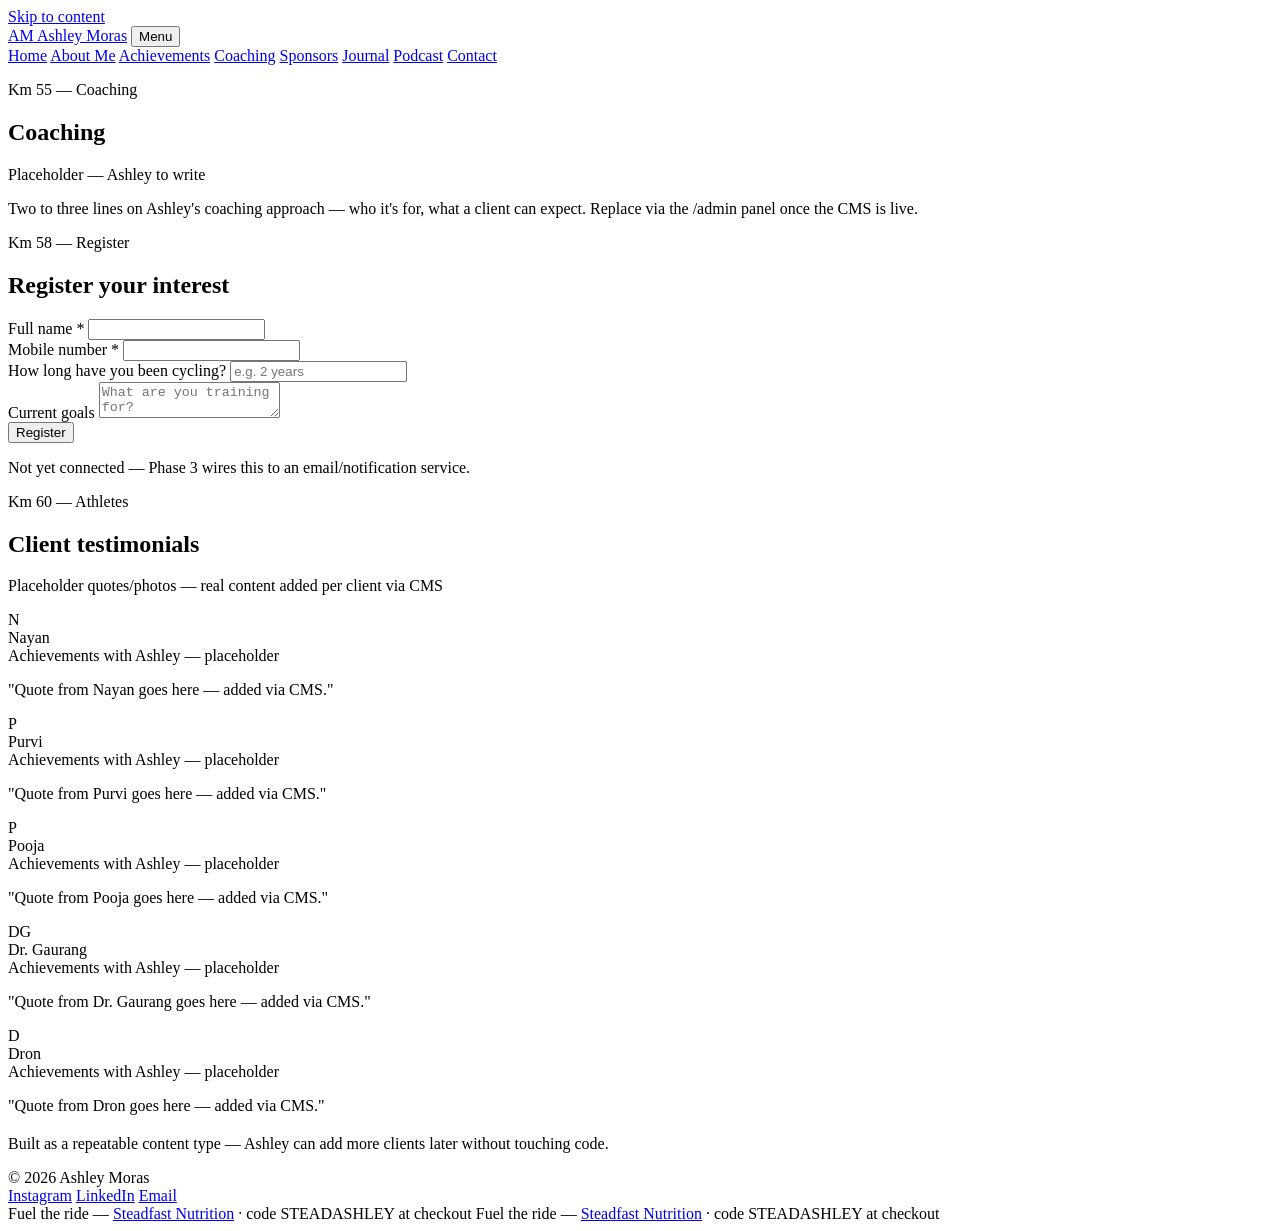
==== coaching.html @ d2ef3d65 "Add files via upload" ====
<!DOCTYPE html>
<html lang="en">
<head>
<meta charset="UTF-8">
<meta name="viewport" content="width=device-width, initial-scale=1.0">
<title>Coaching — Ashley Moras</title>
<link rel="preconnect" href="https://fonts.googleapis.com">
<link href="https://fonts.googleapis.com/css2?family=Oswald:wght@400;500;600;700&family=Inter:wght@400;500;600&family=IBM+Plex+Mono:wght@400;500;600&display=swap" rel="stylesheet">
<link rel="stylesheet" href="assets/styles.css">
</head>
<body>

<a class="skip-link" href="#main">Skip to content</a>

<header class="site-header-outer">
  <div class="wrap site-header">
    <a href="index.html" class="brand"><span class="bib">AM</span> Ashley Moras</a>
    <button class="nav-toggle" aria-expanded="false" aria-controls="main-nav">Menu</button>
    <nav class="main-nav" id="main-nav">
      <a href="index.html">Home</a>
      <a href="about.html">About Me</a>
      <a href="achievements.html">Achievements</a>
      <a href="coaching.html" class="active">Coaching</a>
      <a href="sponsors.html">Sponsors</a>
      <a href="journal.html">Journal</a>
      <a href="podcast.html">Podcast</a>
      <a href="contact.html">Contact</a>
    </nav>
  </div>
</header>

<main id="main">

  <section class="page-hero wrap">
    <p class="km">Km 55 — Coaching</p>
    <h1>Coaching</h1>
    <div class="placeholder">
      <span class="placeholder-tag">Placeholder — Ashley to write</span>
      <p class="lede">Two to three lines on Ashley's coaching approach — who it's for, what a client can expect. Replace via the <span class="mono">/admin</span> panel once the CMS is live.</p>
    </div>
  </section>

  <section class="section wrap">
    <div class="section-head">
      <div>
        <p class="km">Km 58 — Register</p>
        <h2>Register your interest</h2>
      </div>
    </div>

    <form class="stack" id="coaching-form">
      <div class="field">
        <label for="c-name">Full name <span class="req">*</span></label>
        <input type="text" id="c-name" name="name" required autocomplete="name">
      </div>
      <div class="field">
        <label for="c-mobile">Mobile number <span class="req">*</span></label>
        <input type="tel" id="c-mobile" name="mobile" required autocomplete="tel">
      </div>
      <div class="field">
        <label for="c-experience">How long have you been cycling?</label>
        <input type="text" id="c-experience" name="experience" placeholder="e.g. 2 years">
      </div>
      <div class="field">
        <label for="c-goals">Current goals</label>
        <textarea id="c-goals" name="goals" placeholder="What are you training for?"></textarea>
      </div>
      <div>
        <button type="submit" class="btn">Register</button>
      </div>
      <p class="form-note">Not yet connected — Phase 3 wires this to an email/notification service.</p>
    </form>
  </section>

  <section class="section wrap">
    <div class="section-head">
      <div>
        <p class="km">Km 60 — Athletes</p>
        <h2>Client testimonials</h2>
      </div>
    </div>

    <span class="placeholder-tag">Placeholder quotes/photos — real content added per client via CMS</span>

    <div class="grid grid-2" style="margin-top:16px;">
      <article class="testimonial">
        <div class="testimonial-head">
          <span class="avatar">N</span>
          <div>
            <div class="testimonial-name">Nayan</div>
            <div class="testimonial-with">Achievements with Ashley — placeholder</div>
          </div>
        </div>
        <p class="testimonial-quote">"Quote from Nayan goes here — added via CMS."</p>
      </article>

      <article class="testimonial">
        <div class="testimonial-head">
          <span class="avatar">P</span>
          <div>
            <div class="testimonial-name">Purvi</div>
            <div class="testimonial-with">Achievements with Ashley — placeholder</div>
          </div>
        </div>
        <p class="testimonial-quote">"Quote from Purvi goes here — added via CMS."</p>
      </article>

      <article class="testimonial">
        <div class="testimonial-head">
          <span class="avatar">P</span>
          <div>
            <div class="testimonial-name">Pooja</div>
            <div class="testimonial-with">Achievements with Ashley — placeholder</div>
          </div>
        </div>
        <p class="testimonial-quote">"Quote from Pooja goes here — added via CMS."</p>
      </article>

      <article class="testimonial">
        <div class="testimonial-head">
          <span class="avatar">DG</span>
          <div>
            <div class="testimonial-name">Dr. Gaurang</div>
            <div class="testimonial-with">Achievements with Ashley — placeholder</div>
          </div>
        </div>
        <p class="testimonial-quote">"Quote from Dr. Gaurang goes here — added via CMS."</p>
      </article>

      <article class="testimonial">
        <div class="testimonial-head">
          <span class="avatar">D</span>
          <div>
            <div class="testimonial-name">Dron</div>
            <div class="testimonial-with">Achievements with Ashley — placeholder</div>
          </div>
        </div>
        <p class="testimonial-quote">"Quote from Dron goes here — added via CMS."</p>
      </article>
    </div>

    <p class="form-note" style="margin-top:20px;">Built as a repeatable content type — Ashley can add more clients later without touching code.</p>
  </section>

</main>

<footer class="site-footer">
  <div class="wrap footer-main">
    <div class="footer-fine">© <span id="year"></span> Ashley Moras</div>
    <nav class="socials" aria-label="Social links">
      <a href="https://www.instagram.com/ashley_moras/" target="_blank" rel="noopener">Instagram</a>
      <a href="https://www.linkedin.com/in/ashley-moras" target="_blank" rel="noopener">LinkedIn</a>
      <a href="mailto:ashley.omoras@gmail.com">Email</a>
    </nav>
  </div>
  <div class="promo-banner">
    <div class="promo-track">
      <span>Fuel the ride — <a href="https://steadfastnutrition.in/" target="_blank" rel="noopener">Steadfast Nutrition</a> · code <span class="promo-code">STEADASHLEY</span> at checkout</span>
      <span>Fuel the ride — <a href="https://steadfastnutrition.in/" target="_blank" rel="noopener">Steadfast Nutrition</a> · code <span class="promo-code">STEADASHLEY</span> at checkout</span>
    </div>
  </div>
</footer>

<script src="assets/site.js"></script>
<script>document.getElementById('year').textContent = new Date().getFullYear();</script>
<script>
  document.getElementById('coaching-form').addEventListener('submit', function (e) {
    e.preventDefault();
    alert('This form is not connected yet. It will be wired up in Phase 3.');
  });
</script>
</body>
</html>
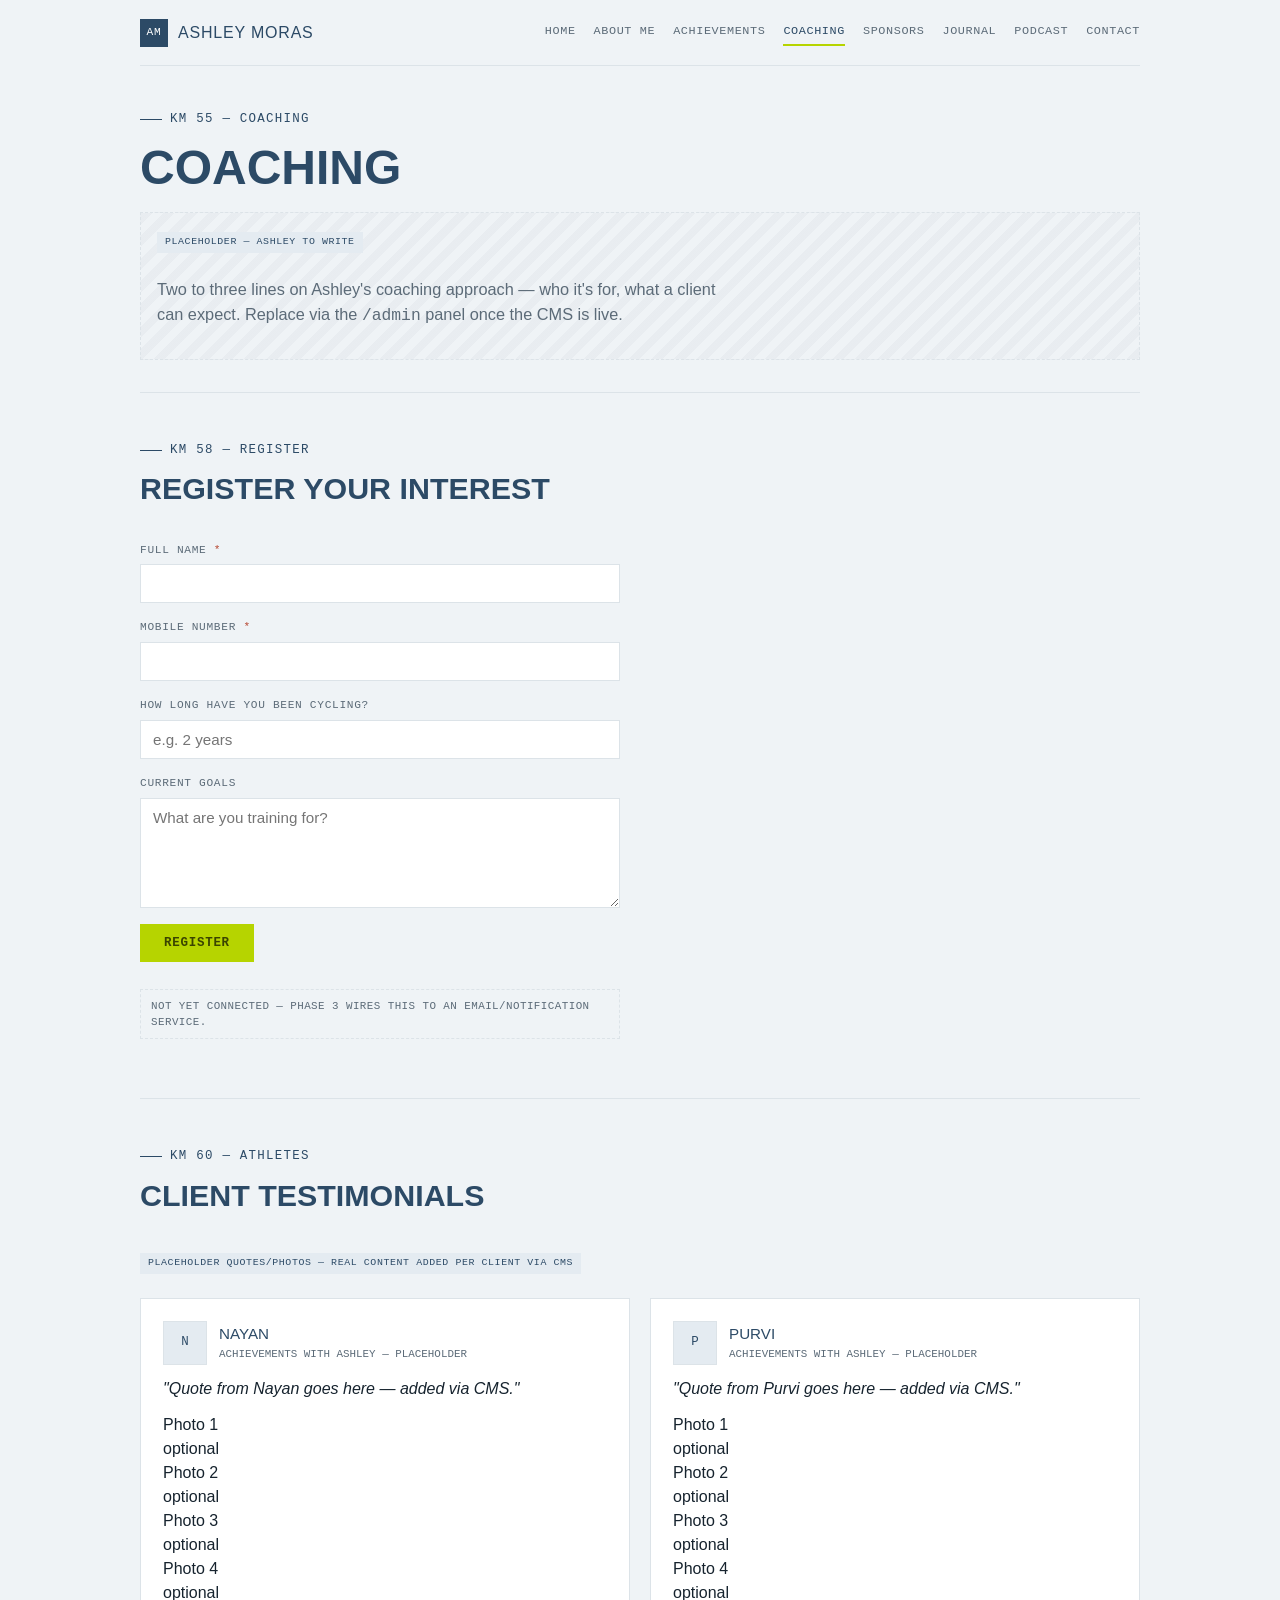
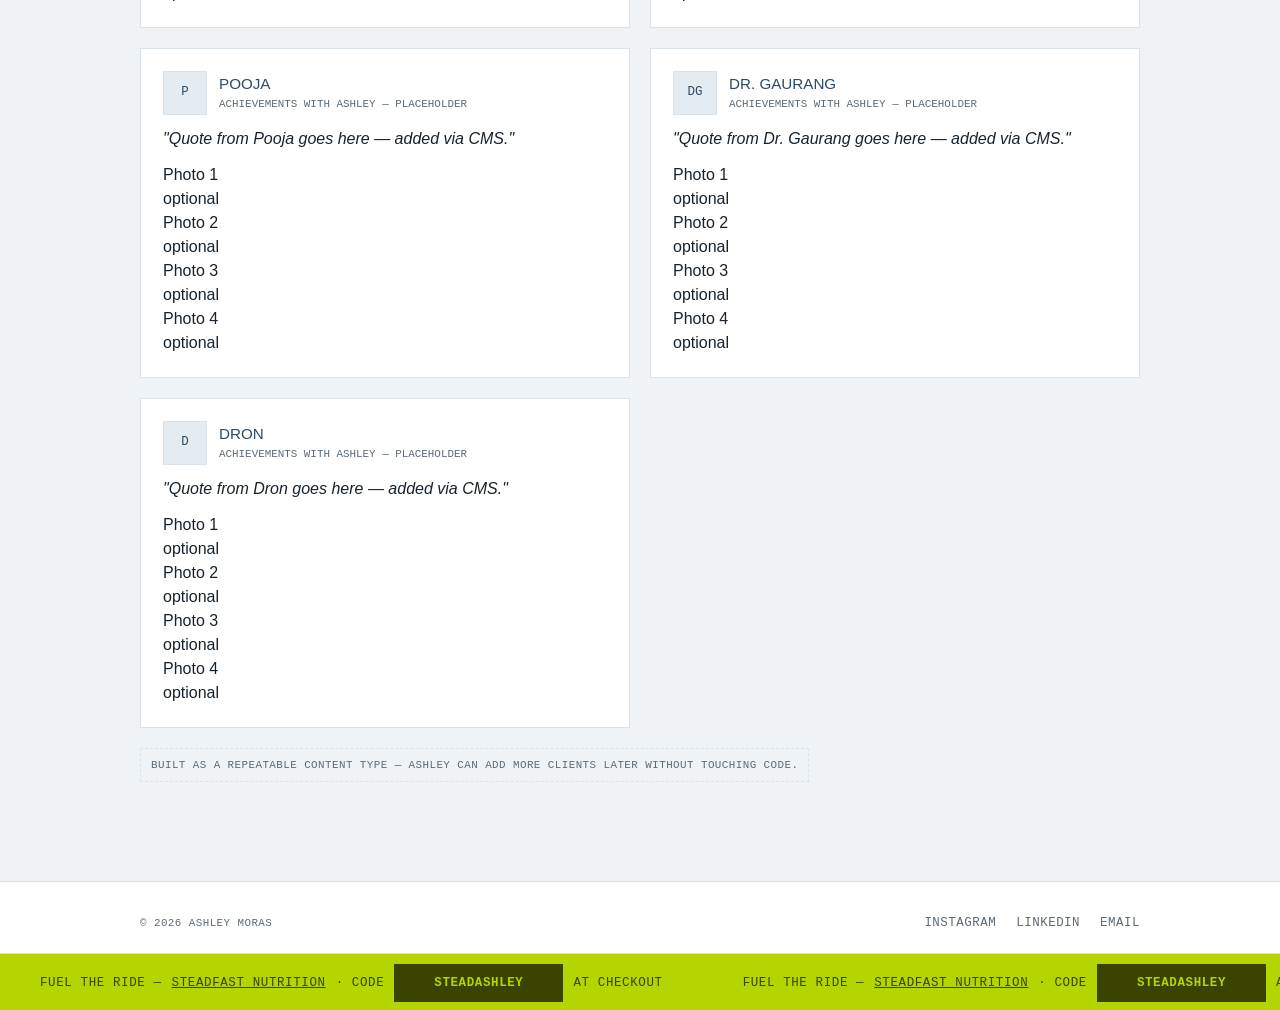
==== commit 7d509104: "Update coaching.html" ====
--- a/coaching.html
+++ b/coaching.html
@@ -92,6 +92,7 @@
           </div>
         </div>
         <p class="testimonial-quote">"Quote from Nayan goes here — added via CMS."</p>
+      <div class="photo-chip-row"><div class="photo-chip photo-chip-optional">Photo 1<br>optional</div><div class="photo-chip photo-chip-optional">Photo 2<br>optional</div><div class="photo-chip photo-chip-optional">Photo 3<br>optional</div><div class="photo-chip photo-chip-optional">Photo 4<br>optional</div></div>
       </article>
 
       <article class="testimonial">
@@ -103,6 +104,7 @@
           </div>
         </div>
         <p class="testimonial-quote">"Quote from Purvi goes here — added via CMS."</p>
+      <div class="photo-chip-row"><div class="photo-chip photo-chip-optional">Photo 1<br>optional</div><div class="photo-chip photo-chip-optional">Photo 2<br>optional</div><div class="photo-chip photo-chip-optional">Photo 3<br>optional</div><div class="photo-chip photo-chip-optional">Photo 4<br>optional</div></div>
       </article>
 
       <article class="testimonial">
@@ -114,6 +116,7 @@
           </div>
         </div>
         <p class="testimonial-quote">"Quote from Pooja goes here — added via CMS."</p>
+      <div class="photo-chip-row"><div class="photo-chip photo-chip-optional">Photo 1<br>optional</div><div class="photo-chip photo-chip-optional">Photo 2<br>optional</div><div class="photo-chip photo-chip-optional">Photo 3<br>optional</div><div class="photo-chip photo-chip-optional">Photo 4<br>optional</div></div>
       </article>
 
       <article class="testimonial">
@@ -125,6 +128,7 @@
           </div>
         </div>
         <p class="testimonial-quote">"Quote from Dr. Gaurang goes here — added via CMS."</p>
+      <div class="photo-chip-row"><div class="photo-chip photo-chip-optional">Photo 1<br>optional</div><div class="photo-chip photo-chip-optional">Photo 2<br>optional</div><div class="photo-chip photo-chip-optional">Photo 3<br>optional</div><div class="photo-chip photo-chip-optional">Photo 4<br>optional</div></div>
       </article>
 
       <article class="testimonial">
@@ -136,6 +140,7 @@
           </div>
         </div>
         <p class="testimonial-quote">"Quote from Dron goes here — added via CMS."</p>
+      <div class="photo-chip-row"><div class="photo-chip photo-chip-optional">Photo 1<br>optional</div><div class="photo-chip photo-chip-optional">Photo 2<br>optional</div><div class="photo-chip photo-chip-optional">Photo 3<br>optional</div><div class="photo-chip photo-chip-optional">Photo 4<br>optional</div></div>
       </article>
     </div>
 
--- a/assets/styles.css
+++ b/assets/styles.css
@@ -0,0 +1,694 @@
+/* ==========================================================================
+   Ashley Moras — Cycling Site
+   Locked to preview-option-b.html tokens. Do not introduce new colors/fonts
+   without updating the brief. Hard edges throughout (no border-radius) —
+   part of the bib-number / race-timing visual motif.
+   ========================================================================== */
+
+:root {
+  --bg: #eff3f6;
+  --panel: #ffffff;
+  --ink: #16232e;
+  --ink-dim: #5c6b78;
+  --steel: #2c4a66;
+  --steel-tint: #e4ebf1;
+  --hivis: #b6d400;
+  --hivis-ink: #3a4400;
+  --line: #dce3e8;
+  --danger: #b5442e;
+
+  --font-display: "Oswald", sans-serif;
+  --font-body: "Inter", sans-serif;
+  --font-mono: "IBM Plex Mono", monospace;
+
+  --wrap: 1000px;
+}
+
+* { box-sizing: border-box; }
+
+html { scroll-behavior: smooth; }
+
+body {
+  margin: 0;
+  background: var(--bg);
+  color: var(--ink);
+  font-family: var(--font-body);
+  line-height: 1.5;
+}
+
+img { max-width: 100%; display: block; }
+
+a { color: inherit; }
+
+.wrap {
+  max-width: var(--wrap);
+  margin: 0 auto;
+  padding: 0 24px;
+}
+
+/* ---------------------------------------------------------------------- */
+/* Header / nav                                                            */
+/* ---------------------------------------------------------------------- */
+
+.site-header {
+  display: flex;
+  justify-content: space-between;
+  align-items: center;
+  min-height: 66px;
+  border-bottom: 1px solid var(--line);
+  gap: 16px;
+  flex-wrap: wrap;
+  padding: 10px 0;
+}
+
+.brand {
+  display: flex;
+  align-items: center;
+  gap: 10px;
+  font-family: var(--font-display);
+  text-transform: uppercase;
+  letter-spacing: .05em;
+  color: var(--steel);
+  text-decoration: none;
+  font-size: 1rem;
+  white-space: nowrap;
+}
+
+.bib {
+  width: 28px;
+  height: 28px;
+  background: var(--steel);
+  color: #fff;
+  display: grid;
+  place-items: center;
+  font-family: var(--font-mono);
+  font-size: .7rem;
+  flex-shrink: 0;
+}
+
+.nav-toggle {
+  display: none;
+  background: none;
+  border: 1px solid var(--line);
+  padding: 8px 10px;
+  font-family: var(--font-mono);
+  font-size: .7rem;
+  text-transform: uppercase;
+  letter-spacing: .06em;
+  color: var(--steel);
+  cursor: pointer;
+}
+
+nav.main-nav {
+  display: flex;
+  flex-wrap: wrap;
+  gap: 6px 18px;
+  font-family: var(--font-mono);
+  font-size: .74rem;
+  letter-spacing: .05em;
+  text-transform: uppercase;
+  color: var(--ink-dim);
+}
+
+nav.main-nav a {
+  text-decoration: none;
+  padding: 4px 0;
+  border-bottom: 2px solid transparent;
+}
+
+nav.main-nav a:hover { color: var(--steel); }
+
+nav.main-nav a.active {
+  color: var(--steel);
+  border-bottom-color: var(--hivis);
+}
+
+@media (max-width: 820px) {
+  .nav-toggle { display: inline-block; }
+  nav.main-nav {
+    display: none;
+    width: 100%;
+    flex-direction: column;
+    gap: 0;
+    border-top: 1px solid var(--line);
+    padding-top: 10px;
+    margin-top: 10px;
+  }
+  nav.main-nav.is-open { display: flex; }
+  nav.main-nav a { padding: 10px 0; border-bottom: 1px solid var(--line); }
+  nav.main-nav a.active { border-bottom-color: var(--line); }
+}
+
+/* ---------------------------------------------------------------------- */
+/* Race-marker eyebrow (from template) — reused as a per-page "distance"   */
+/* label so the whole site reads as one continuous route.                 */
+/* ---------------------------------------------------------------------- */
+
+.km {
+  font-family: var(--font-mono);
+  font-size: .78rem;
+  letter-spacing: .1em;
+  color: var(--steel);
+  text-transform: uppercase;
+  display: flex;
+  align-items: center;
+  gap: 8px;
+  margin: 0 0 14px;
+}
+
+.km::before { content: ""; width: 22px; height: 1px; background: var(--steel); }
+
+/* ---------------------------------------------------------------------- */
+/* Type                                                                    */
+/* ---------------------------------------------------------------------- */
+
+h1, h2, h3, h4 {
+  font-family: var(--font-display);
+  text-transform: uppercase;
+  color: var(--steel);
+  line-height: 1.05;
+  margin: 0 0 .4em;
+}
+
+h1 { font-size: 3rem; }
+h2 { font-size: 1.9rem; }
+h3 { font-size: 1.2rem; }
+h4 { font-size: 1rem; }
+
+@media (max-width: 640px) {
+  h1 { font-size: 2.1rem; }
+  h2 { font-size: 1.5rem; }
+}
+
+.lede {
+  color: var(--ink-dim);
+  max-width: 62ch;
+  font-size: 1.02rem;
+}
+
+.mono { font-family: var(--font-mono); }
+
+/* ---------------------------------------------------------------------- */
+/* Page shell                                                              */
+/* ---------------------------------------------------------------------- */
+
+main { display: block; }
+
+.page-hero {
+  padding: 44px 0 32px;
+  border-bottom: 1px solid var(--line);
+}
+
+.section {
+  padding: 48px 0;
+  border-bottom: 1px solid var(--line);
+}
+
+.section:last-of-type { border-bottom: none; }
+
+.section-head {
+  display: flex;
+  justify-content: space-between;
+  align-items: flex-end;
+  gap: 20px;
+  flex-wrap: wrap;
+  margin-bottom: 24px;
+}
+
+/* ---------------------------------------------------------------------- */
+/* Buttons                                                                 */
+/* ---------------------------------------------------------------------- */
+
+.btn {
+  display: inline-block;
+  padding: 12px 24px;
+  font-family: var(--font-mono);
+  font-size: .78rem;
+  text-transform: uppercase;
+  letter-spacing: .06em;
+  background: var(--hivis);
+  color: var(--hivis-ink);
+  font-weight: 600;
+  border: none;
+  cursor: pointer;
+  text-decoration: none;
+}
+
+.btn:hover { filter: brightness(0.96); }
+
+.btn-outline {
+  background: transparent;
+  border: 1px solid var(--steel);
+  color: var(--steel);
+}
+
+.btn[disabled] { opacity: .5; cursor: not-allowed; }
+
+/* ---------------------------------------------------------------------- */
+/* Cards / panels                                                          */
+/* ---------------------------------------------------------------------- */
+
+.card {
+  background: var(--panel);
+  border: 1px solid var(--line);
+  padding: 22px;
+}
+
+.grid {
+  display: grid;
+  gap: 20px;
+}
+
+.grid-2 { grid-template-columns: repeat(2, 1fr); }
+.grid-3 { grid-template-columns: repeat(3, 1fr); }
+.grid-4 { grid-template-columns: repeat(4, 1fr); }
+
+@media (max-width: 820px) {
+  .grid-3, .grid-4 { grid-template-columns: repeat(2, 1fr); }
+}
+@media (max-width: 560px) {
+  .grid-2, .grid-3, .grid-4 { grid-template-columns: 1fr; }
+}
+
+/* quick-links (home) */
+
+.linkcard {
+  display: block;
+  background: var(--panel);
+  border: 1px solid var(--line);
+  padding: 20px;
+  text-decoration: none;
+  border-left: 3px solid var(--steel);
+}
+
+.linkcard:hover { border-left-color: var(--hivis); }
+
+.linkcard .num { font-family: var(--font-mono); color: var(--ink-dim); font-size: .74rem; }
+.linkcard h3 { margin: 6px 0 4px; }
+.linkcard p { color: var(--ink-dim); margin: 0; font-size: .92rem; }
+
+/* ---------------------------------------------------------------------- */
+/* Stats bar                                                               */
+/* ---------------------------------------------------------------------- */
+
+.stats {
+  display: flex;
+  gap: 30px;
+  flex-wrap: wrap;
+  margin-top: 24px;
+  border-top: 1px solid var(--line);
+  padding-top: 20px;
+}
+
+.stat .num { font-family: var(--font-mono); color: var(--steel); font-size: 1.4rem; }
+.stat .label { font-size: .7rem; text-transform: uppercase; color: var(--ink-dim); letter-spacing: .06em; }
+
+/* ---------------------------------------------------------------------- */
+/* Tables (results)                                                        */
+/* ---------------------------------------------------------------------- */
+
+table {
+  width: 100%;
+  border-collapse: collapse;
+  font-family: var(--font-mono);
+  font-size: .85rem;
+  margin-top: 12px;
+}
+
+td, th {
+  padding: 10px 8px;
+  border-bottom: 1px solid var(--line);
+  text-align: left;
+}
+
+th { color: var(--ink-dim); text-transform: uppercase; font-size: .68rem; }
+
+tr.win td:first-child { color: var(--steel); font-weight: 600; }
+tr.win td:nth-child(4) { color: var(--hivis-ink); }
+
+.table-wrap { overflow-x: auto; }
+
+/* ---------------------------------------------------------------------- */
+/* Filters (pill tabs used by Achievements + Journal)                      */
+/* ---------------------------------------------------------------------- */
+
+.filters {
+  display: flex;
+  gap: 10px;
+  flex-wrap: wrap;
+}
+
+.filter-btn {
+  font-family: var(--font-mono);
+  font-size: .72rem;
+  text-transform: uppercase;
+  letter-spacing: .05em;
+  background: transparent;
+  border: 1px solid var(--line);
+  color: var(--ink-dim);
+  padding: 8px 14px;
+  cursor: pointer;
+}
+
+.filter-btn:hover { border-color: var(--steel); color: var(--steel); }
+
+.filter-btn.active {
+  background: var(--steel);
+  border-color: var(--steel);
+  color: #fff;
+}
+
+.filter-select {
+  font-family: var(--font-mono);
+  font-size: .72rem;
+  text-transform: uppercase;
+  border: 1px solid var(--line);
+  background: #fff;
+  color: var(--ink-dim);
+  padding: 8px 10px;
+}
+
+/* ---------------------------------------------------------------------- */
+/* Forms                                                                   */
+/* ---------------------------------------------------------------------- */
+
+form.stack { display: grid; gap: 16px; max-width: 480px; }
+
+.field { display: grid; gap: 6px; }
+
+.field label {
+  font-family: var(--font-mono);
+  font-size: .7rem;
+  text-transform: uppercase;
+  letter-spacing: .06em;
+  color: var(--ink-dim);
+}
+
+.field label .req { color: var(--danger); }
+
+.field input,
+.field select,
+.field textarea {
+  font-family: var(--font-body);
+  font-size: .95rem;
+  padding: 10px 12px;
+  border: 1px solid var(--line);
+  background: #fff;
+  color: var(--ink);
+}
+
+.field textarea { min-height: 110px; resize: vertical; }
+
+.field input:focus,
+.field select:focus,
+.field textarea:focus {
+  outline: 2px solid var(--steel);
+  outline-offset: 1px;
+}
+
+.form-note {
+  font-family: var(--font-mono);
+  font-size: .68rem;
+  text-transform: uppercase;
+  letter-spacing: .04em;
+  color: var(--ink-dim);
+  border: 1px dashed var(--line);
+  padding: 8px 10px;
+  display: inline-block;
+}
+
+/* ---------------------------------------------------------------------- */
+/* Testimonials                                                            */
+/* ---------------------------------------------------------------------- */
+
+.testimonial {
+  background: var(--panel);
+  border: 1px solid var(--line);
+  padding: 22px;
+  display: grid;
+  gap: 12px;
+}
+
+.testimonial-head { display: flex; align-items: center; gap: 12px; }
+
+.avatar {
+  width: 44px;
+  height: 44px;
+  background: var(--steel-tint);
+  color: var(--steel);
+  border: 1px solid var(--line);
+  display: grid;
+  place-items: center;
+  font-family: var(--font-mono);
+  font-size: .78rem;
+  flex-shrink: 0;
+}
+
+.testimonial-name { font-family: var(--font-display); text-transform: uppercase; color: var(--steel); font-size: .95rem; }
+.testimonial-with { font-family: var(--font-mono); font-size: .68rem; color: var(--ink-dim); text-transform: uppercase; }
+.testimonial-quote { color: var(--ink); font-style: italic; margin: 0; }
+
+/* ---------------------------------------------------------------------- */
+/* Sponsors / brand associations                                          */
+/* ---------------------------------------------------------------------- */
+
+.sponsor-card {
+  background: var(--panel);
+  border: 1px solid var(--line);
+  padding: 20px;
+  display: grid;
+  gap: 12px;
+}
+
+.logo-slot {
+  height: 64px;
+  border: 1px dashed var(--line);
+  display: grid;
+  place-items: center;
+  font-family: var(--font-mono);
+  font-size: .68rem;
+  color: var(--ink-dim);
+  text-transform: uppercase;
+  letter-spacing: .04em;
+}
+
+/* ---------------------------------------------------------------------- */
+/* Journal                                                                 */
+/* ---------------------------------------------------------------------- */
+
+.journal-card {
+  background: var(--panel);
+  border: 1px solid var(--line);
+  padding: 20px;
+  display: grid;
+  gap: 10px;
+}
+
+.journal-card .tag {
+  font-family: var(--font-mono);
+  font-size: .64rem;
+  text-transform: uppercase;
+  letter-spacing: .06em;
+  color: var(--steel);
+}
+
+.journal-panel { display: none; }
+.journal-panel.is-active { display: block; }
+
+.wishlist { display: grid; gap: 8px; margin-top: 20px; }
+.wishlist li { font-family: var(--font-mono); font-size: .85rem; color: var(--ink-dim); list-style: none; padding: 8px 0; border-bottom: 1px dotted var(--line); }
+
+/* ---------------------------------------------------------------------- */
+/* Podcast                                                                 */
+/* ---------------------------------------------------------------------- */
+
+.episode-card {
+  background: var(--panel);
+  border: 1px solid var(--line);
+  display: grid;
+  grid-template-columns: 220px 1fr;
+  gap: 20px;
+}
+
+@media (max-width: 640px) {
+  .episode-card { grid-template-columns: 1fr; }
+}
+
+.episode-thumb {
+  background: var(--steel-tint);
+  aspect-ratio: 16 / 9;
+  display: grid;
+  place-items: center;
+  border-right: 1px solid var(--line);
+  position: relative;
+  overflow: hidden;
+  cursor: pointer;
+}
+
+.episode-thumb::after {
+  content: "";
+  position: absolute;
+  inset: 0;
+  background: rgba(22, 35, 46, 0.15);
+  z-index: 0;
+}
+
+.episode-thumb iframe {
+  position: absolute;
+  inset: 0;
+  width: 100%;
+  height: 100%;
+  border: 0;
+}
+
+@media (max-width: 640px) {
+  .episode-thumb { border-right: none; border-bottom: 1px solid var(--line); }
+}
+
+.play-triangle {
+  width: 0; height: 0;
+  border-top: 12px solid transparent;
+  border-bottom: 12px solid transparent;
+  border-left: 18px solid var(--steel);
+}
+
+.episode-body { padding: 20px 20px 20px 0; }
+@media (max-width: 640px) { .episode-body { padding: 20px; } }
+
+/* ---------------------------------------------------------------------- */
+/* Placeholder tagging                                                    */
+/* ---------------------------------------------------------------------- */
+
+.placeholder {
+  border: 1px dashed var(--line);
+  padding: 14px 16px;
+  background: repeating-linear-gradient(
+    135deg, rgba(44,74,102,0.035), rgba(44,74,102,0.035) 8px,
+    transparent 8px, transparent 16px
+  );
+}
+
+.placeholder-tag {
+  display: inline-block;
+  font-family: var(--font-mono);
+  font-size: .62rem;
+  letter-spacing: .06em;
+  text-transform: uppercase;
+  color: var(--steel);
+  background: var(--steel-tint);
+  padding: 3px 8px;
+  margin-bottom: 8px;
+}
+
+/* ---------------------------------------------------------------------- */
+/* Footer                                                                  */
+/* ---------------------------------------------------------------------- */
+
+.site-footer {
+  border-top: 1px solid var(--line);
+  background: var(--panel);
+  margin-top: 40px;
+}
+
+.footer-main {
+  padding: 32px 0 20px;
+  display: flex;
+  justify-content: space-between;
+  align-items: center;
+  flex-wrap: wrap;
+  gap: 16px;
+}
+
+.socials {
+  display: flex;
+  gap: 20px;
+  font-family: var(--font-mono);
+  font-size: .78rem;
+  text-transform: uppercase;
+  letter-spacing: .04em;
+}
+
+.socials a { text-decoration: none; color: var(--ink-dim); }
+.socials a:hover { color: var(--steel); }
+
+.footer-fine {
+  font-family: var(--font-mono);
+  font-size: .68rem;
+  color: var(--ink-dim);
+  text-transform: uppercase;
+  letter-spacing: .04em;
+}
+
+/* Promo banner — hi-vis strip, seamless marquee via duplicated track */
+
+.promo-banner {
+  background: var(--hivis);
+  color: var(--hivis-ink);
+  overflow: hidden;
+  border-top: 1px solid var(--line);
+}
+
+.promo-track {
+  display: flex;
+  width: max-content;
+  animation: promo-scroll 18s linear infinite;
+}
+
+.promo-track span {
+  display: inline-flex;
+  align-items: center;
+  gap: 10px;
+  padding: 10px 40px;
+  font-family: var(--font-mono);
+  font-size: .78rem;
+  text-transform: uppercase;
+  letter-spacing: .05em;
+  white-space: nowrap;
+}
+
+.promo-track a {
+  color: var(--hivis-ink);
+  text-decoration: underline;
+}
+
+.promo-code {
+  background: var(--hivis-ink);
+  color: var(--hivis);
+  padding: 2px 8px;
+  font-weight: 600;
+}
+
+@keyframes promo-scroll {
+  from { transform: translateX(0); }
+  to { transform: translateX(-50%); }
+}
+
+@media (prefers-reduced-motion: reduce) {
+  .promo-track { animation: none; }
+}
+
+/* ---------------------------------------------------------------------- */
+/* Skip link (accessibility)                                              */
+/* ---------------------------------------------------------------------- */
+
+.skip-link {
+  position: absolute;
+  left: -999px;
+  top: auto;
+  background: var(--steel);
+  color: #fff;
+  padding: 10px 16px;
+  font-family: var(--font-mono);
+  font-size: .78rem;
+  z-index: 10;
+}
+
+.skip-link:focus {
+  left: 16px;
+  top: 16px;
+}
+
+:focus-visible {
+  outline: 2px solid var(--steel);
+  outline-offset: 2px;
+}
